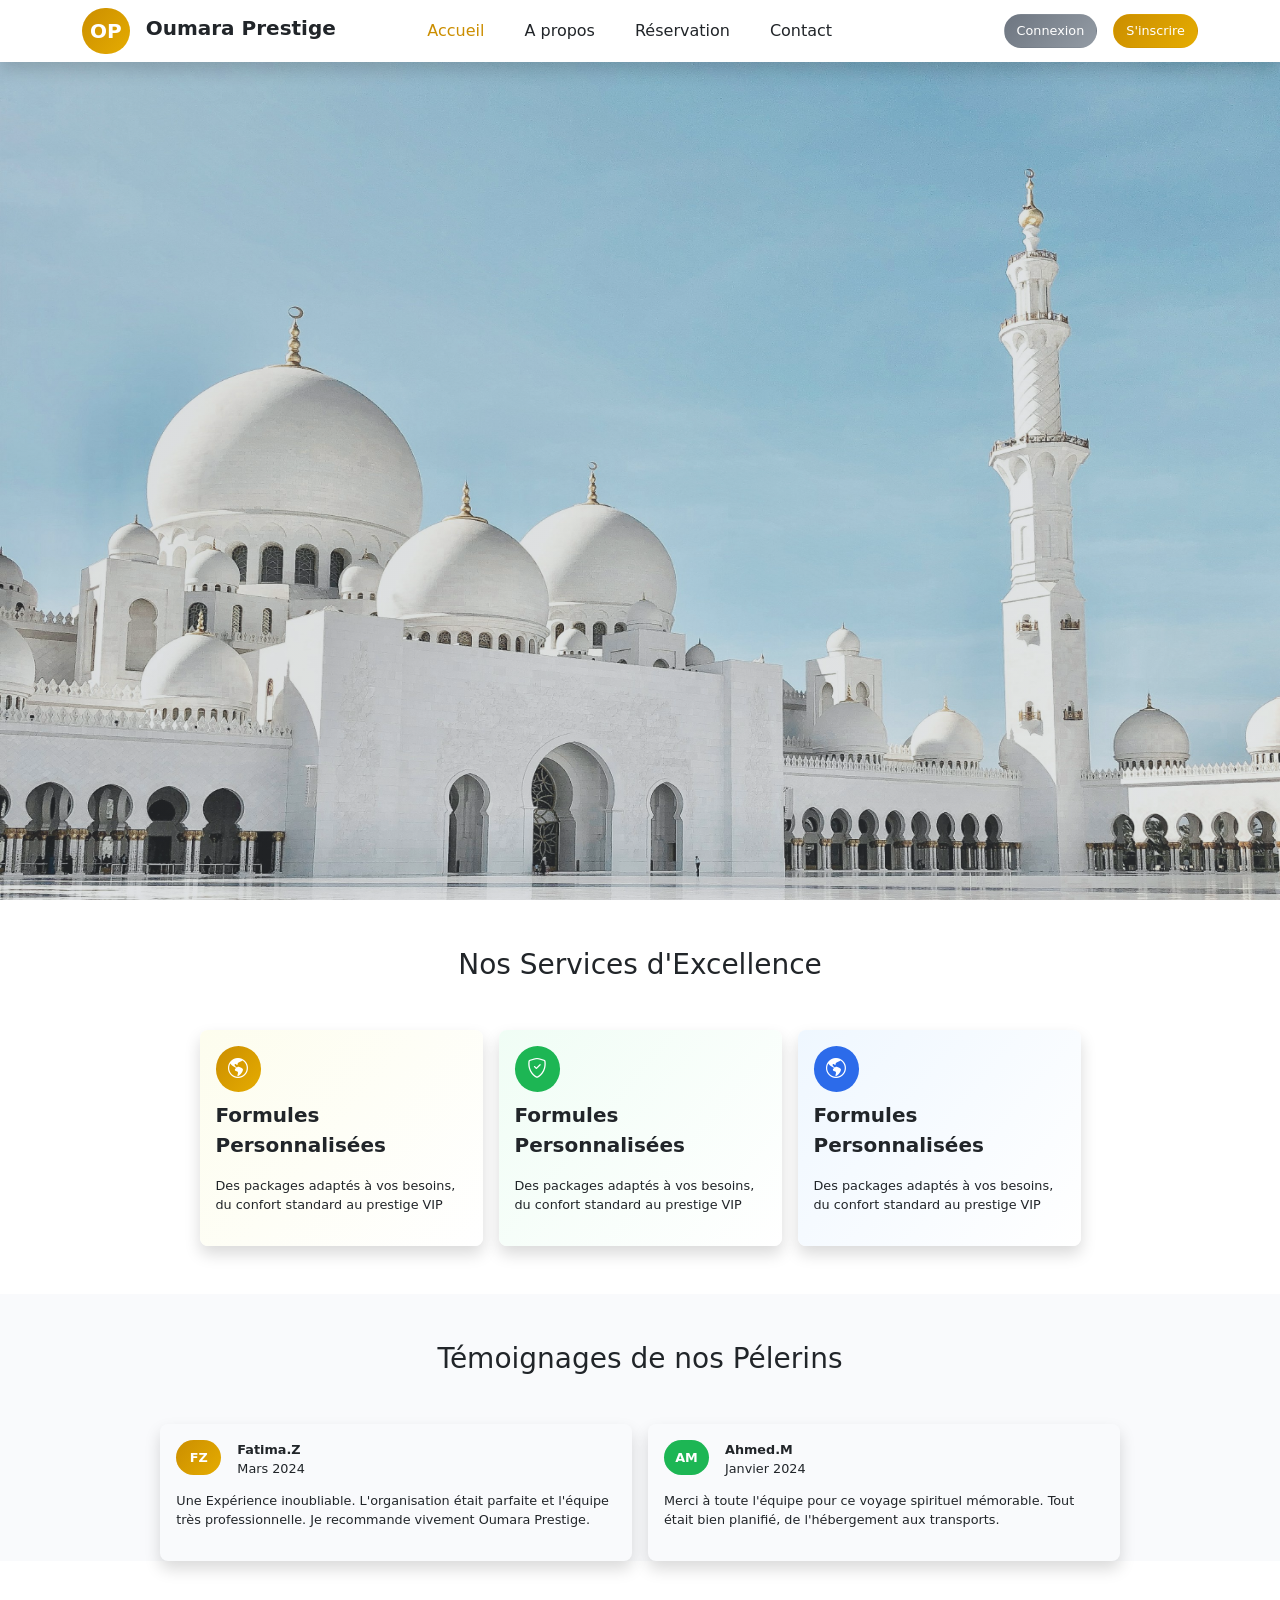
==== index.html @ 8da7a587 "push" ====
<!DOCTYPE html>
<html lang="en">

<head>
    <meta charset="UTF-8">
    <meta name="viewport" content="width=device-width, initial-scale=1.0">
    <title>Oumara Prestige</title>

    <!-- Bootstrap 5 -->
    <link href="https://cdn.jsdelivr.net/npm/bootstrap@5.3.2/dist/css/bootstrap.min.css" rel="stylesheet">

    <!-- Icons -->
    <link href="https://cdn.jsdelivr.net/npm/bootstrap-icons/font/bootstrap-icons.css" rel="stylesheet">

    <link rel="stylesheet" href="index.css">
</head>

<body>

    <header class="position-fixed w-100" style="z-index: 10;">

        <nav class="navbar navbar-expand-lg navbar-dark w-100 bg_2 shadow">
            <div class="container">
                <div class="d-flex gap-3">
                    <div class="bg_1 text-white fw-bold fs-5 p-2 rounded-5">OP</div>
                    <a class="navbar-brand text-dark fw-bold" href="#">Oumara Prestige</a>
                </div>

                <button class="navbar-toggler border-0" type="button" data-bs-toggle="collapse"
                    data-bs-target="#mainNav" onclick="toggleMenu()">
                    <div class="menu-btn" id="menuBtn">
                        <span></span>
                        <span></span>
                        <span></span>
                    </div>
                </button>

                <div class="collapse navbar-collapse text-center" id="mainNav">
                    <ul class="navbar-nav mx-auto mb-2 mb-lg-0 gap-lg-4">
                        <li class="nav-item"><a class="nav-link active text-dark bg1_1" href="index.html">Accueil</a>
                        </li>
                        <li class="nav-item"><a class="nav-link text-dark" href="menu.html">A propos</a></li>
                        <li class="nav-item"><a class="nav-link text-dark" href="about.html">Réservation</a></li>
                        <li class="nav-item"><a class="nav-link text-dark" href="book.html">Contact</a></li>
                    </ul>

                    <div class="fans d-flex align-items-center justify-content-center gap-3">
                        <i class="bi bi-person-fill text-white"></i>
                        <i class="bi bi-cart-fill text-white"></i>
                        <i class="bi bi-search text-white"></i>
                        <a href="#" class="btn  text-white bg_3 rounded-5 fs-7">Connexion</a>
                        <a href="#" class="btn text-white bg_1 rounded-5 fs-7">S'inscrire</a>
                    </div>
                </div>

            </div>
        </nav>

    </header>

    <main>
        <section class="hero position-relative overflow-hidden">
            <img src="./assets/photo-1590273089302-ebbc53986b6e.jpeg" style="height: 150vh; width: 100vw;" alt="">
            <div class="container h-100 d-flex align-items-center justify-content-center">
                <div class="text-white text-center">
                    <h1 class="display-3 fw-bold">Bienvenue</h1>
                    <p class="lead">Votre texte ici</p>
                </div>
            </div>
            <div class="position-absolute top-0 start-0 w-100 h-100  bg_3 opacity-25"></div> 
        </section>

        <section class="mt-5 ">
            <h3 class="text-center mb-5">Nos Services d'Excellence</h3>
            <div class="container mb-5">
                <div class="row gap-3 g-3 d-flex justify-content-center ">
                    <div class="col-11 col-md-6 col-lg-3 p-3 shadow rounded-3 bg_1_g">
                        <div class="bg_1 cerc p-2 rounded-5 d-flex justify-content-center mb-2"><i class="bi bi-globe-americas fs-5 text-white"></i></div>
                        <p class="fs-5 fw-bold">Formules Personnalisées</p>
                        <p class="fs-7">Des packages adaptés à vos besoins, du confort standard au prestige VIP</p>

                    </div>

                    <div class="col-11 col-md-6 col-lg-3 p-3 shadow rounded-3 bg_4_g">
                        <div class="bg_4 cerc p-2 rounded-5 d-flex justify-content-center mb-2"><i class="bi bi-shield-check text-white fs-5"></i></div>
                        <p class="fs-5 fw-bold">Formules Personnalisées</p>
                        <p class="fs-7">Des packages adaptés à vos besoins, du confort standard au prestige VIP</p>

                    </div>

                    <div class="col-11 col-md-6 col-lg-3 p-3 shadow rounded-3 bg_5_g">
                        <div class="bg_5 cerc p-2 rounded-5 d-flex justify-content-center mb-2"><i class="bi bi-globe-americas fs-5 text-white"></i></div>
                        <p class="fs-5 fw-bold">Formules Personnalisées</p>
                        <p class="fs-7">Des packages adaptés à vos besoins, du confort standard au prestige VIP</p>

                    </div>

                </div>

            </div>
        </section>

        <section class="bg_6 pt-5">
            <h3 class="text-center mb-5">Témoignages de nos Pélerins</h3>
            <div class="container mb-5">

                <div class="row gap-3 g-3 d-flex justify-content-center ">
                    <div class="col-11 col-md-6 col-lg-5 p-3 shadow rounded-3">
                        <div class="d-flex gap-3 mb-2">
                        <div class="bg_1 cerc p-2 rounded-5 d-flex justify-content-center mb-2 fs-7 text-white fw-bold">FZ</div>
                        <div><p class="m-0 fs-7 fw-bold">Fatima.Z</p><p class="m-0 fs-7">Mars 2024</p></div>
                        </div>
                        <p class="fs-7">Une Expérience inoubliable. L'organisation était parfaite et l'équipe très professionnelle. Je recommande vivement Oumara Prestige.</p>

                    </div>

                    <div class="col-11 col-md-6 col-lg-5 p-3 shadow rounded-3">
                        <div class="d-flex gap-3 mb-2">
                        <div class="bg_4 cerc p-2 rounded-5 d-flex justify-content-center mb-2 fs-7 text-white fw-bold">AM</div>
                        <div><p class="m-0 fs-7 fw-bold">Ahmed.M</p><p class="m-0 fs-7">Janvier 2024</p></div>
                        </div>
                        <p class="fs-7">Merci à toute l'équipe pour ce voyage spirituel mémorable. Tout était bien planifié, de l'hébergement aux transports.</p>

                    </div>

                </div>

            </div>
        </section>
    </main>

    <footer>

    </footer>

    <script src="https://cdn.jsdelivr.net/npm/bootstrap@5.3.2/dist/js/bootstrap.bundle.min.js"></script>
</body>

</html>
---- index.css ----
.bg_1{
    background: linear-gradient(130deg, #cb8e00, #e5ac01);
    /* background-color: #cb8e00;
    background-color: #e5ac01; */
}
.bg1_1{
    color: #cb8e00;
}
.bg_2{
    background-color: #fff;
}
.bg_3{
    background: linear-gradient(130deg,  #6e7681, #939ba4);
    /* background-color: #6e7681;
    background-color: #939ba4; */
}
.bg_4{
    background-color: #1db654;
}
.bg_5{
    background-color: #2c6bea;
}
.bg_4_g{
    background: linear-gradient(130deg,  #f0fdf5, #fff);
}
.bg_1_g{
    background: linear-gradient(130deg,  #fdfdee, #fff);
}
.bg_5_g{
    background: linear-gradient(130deg,  #eff7ff, #fff);
}
.bg_6{
    background-color: #f9fafc;
}
.active{
    color: #cb8e00 !important;
}
.nav-link:hover{
    color: #cb8e00 !important;
}
.hero {
  height: 100vh;
  
  color: #fff;
  transition: transform .6s ease, top .6s ease;

}
.bg-img{
    background-image: url(./assets/photo-1590273089302-ebbc53986b6e.jpeg);
    background-size: contain;
    background-repeat: no-repeat;
}
.cerc{
    width: 45px;
}
.fs-7 {
  font-size: 0.80rem !important;
}
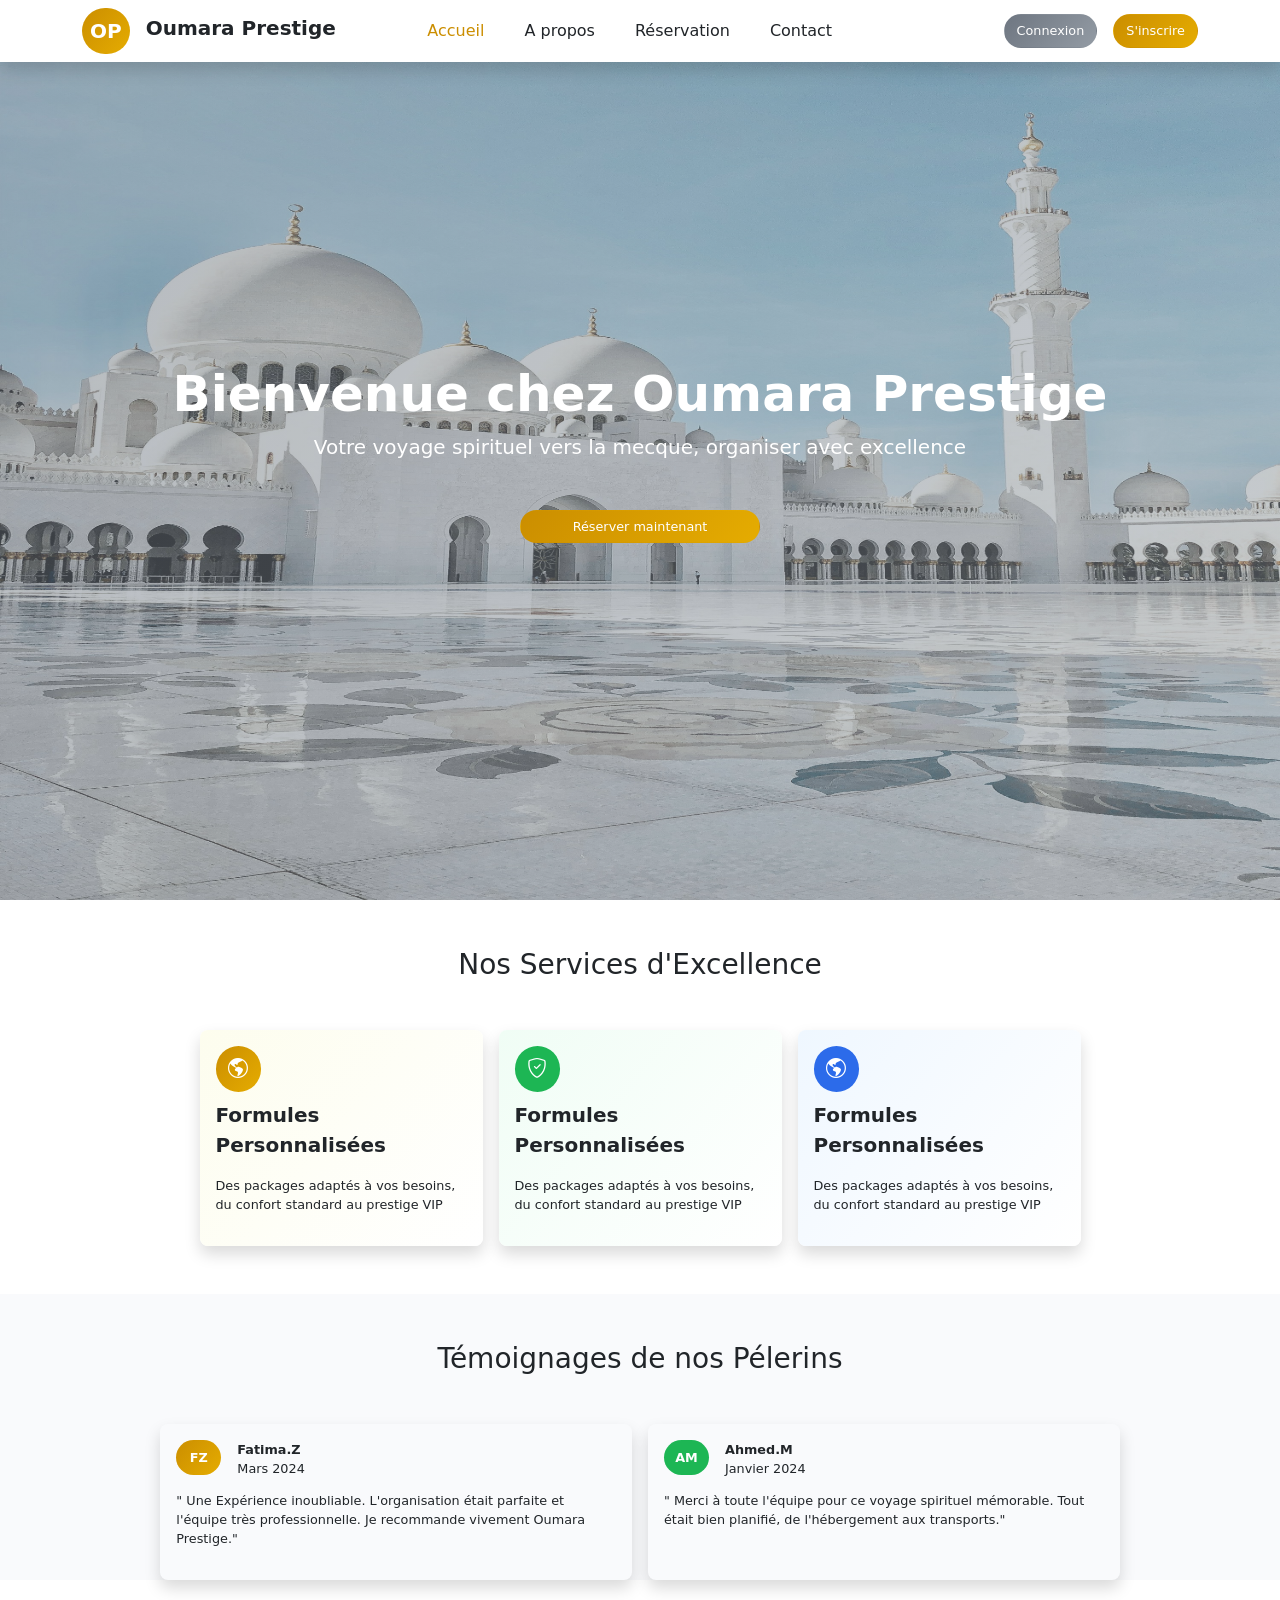
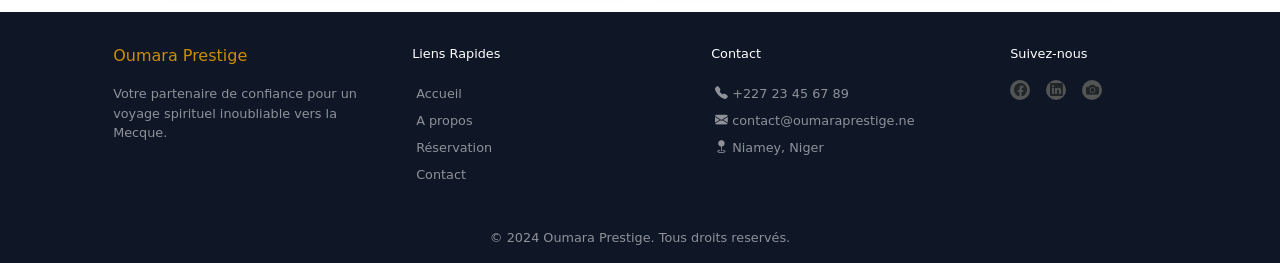
==== commit e43c6fbd: "message" ====
--- a/index.html
+++ b/index.html
@@ -59,15 +59,23 @@
     </header>
 
     <main>
-        <section class="hero position-relative overflow-hidden">
-            <img src="./assets/photo-1590273089302-ebbc53986b6e.jpeg" style="height: 150vh; width: 100vw;" alt="">
-            <div class="container h-100 d-flex align-items-center justify-content-center">
-                <div class="text-white text-center">
-                    <h1 class="display-3 fw-bold">Bienvenue</h1>
-                    <p class="lead">Votre texte ici</p>
+        <section class="hero position-relative">
+            <!-- <div class="bg-img hero text-white mb-3 position-relative d-flex justify-content-center align-items-center">
+
+            <div class="position-absolute fw-bold bg-img text-center border"><h1>Shop</h1></div>
+
+            <div class="bg-img h-100 border"><img src="./assets/" alt="" class="bg-img h-100"></div>
+            </div> -->
+            
+            <div class=" d-flex align-items-center position-relative justify-content-center">
+                <img src="./assets/photo-1590273089302-ebbc53986b6e.jpeg" alt="">
+                <div class="text-white text-center lead position-absolute w-75">
+                    <p class=" fw-bold fs_8 m-0">Bienvenue chez Oumara Prestige</p>
+                    <p class="m-0">Votre voyage spirituel vers la mecque, organiser avec excellence</p>
+                    <a href="#" class="btn text-white bg_1 rounded-5 fs-7 w-25 mt-5">Réserver maintenant</a>
                 </div>
             </div>
-            <div class="position-absolute top-0 start-0 w-100 h-100  bg_3 opacity-25"></div> 
+            <div class="position-absolute top-0 start-0 w-100 h-100  bg_3 opacity-50"></div> 
         </section>
 
         <section class="mt-5 ">
@@ -110,7 +118,7 @@
                         <div class="bg_1 cerc p-2 rounded-5 d-flex justify-content-center mb-2 fs-7 text-white fw-bold">FZ</div>
                         <div><p class="m-0 fs-7 fw-bold">Fatima.Z</p><p class="m-0 fs-7">Mars 2024</p></div>
                         </div>
-                        <p class="fs-7">Une Expérience inoubliable. L'organisation était parfaite et l'équipe très professionnelle. Je recommande vivement Oumara Prestige.</p>
+                        <p class="fs-7">" Une Expérience inoubliable. L'organisation était parfaite et l'équipe très professionnelle. Je recommande vivement Oumara Prestige."</p>
 
                     </div>
 
@@ -119,7 +127,7 @@
                         <div class="bg_4 cerc p-2 rounded-5 d-flex justify-content-center mb-2 fs-7 text-white fw-bold">AM</div>
                         <div><p class="m-0 fs-7 fw-bold">Ahmed.M</p><p class="m-0 fs-7">Janvier 2024</p></div>
                         </div>
-                        <p class="fs-7">Merci à toute l'équipe pour ce voyage spirituel mémorable. Tout était bien planifié, de l'hébergement aux transports.</p>
+                        <p class="fs-7">" Merci à toute l'équipe pour ce voyage spirituel mémorable. Tout était bien planifié, de l'hébergement aux transports."</p>
 
                     </div>
 
@@ -130,7 +138,52 @@
     </main>
 
     <footer>
+        <section class=" container-fluid bg_7">
+            <div class="container">
 
+                <div class="row gap-3 g-3 d-flex justify-content-center mb-4 ">
+                    <div class="col-11 col-md-6 col-lg-3 p-3">
+                        <div class=""><p class="bg1_1">Oumara Prestige</p></div>
+                        <p class="fs-7 bg2_2">Votre partenaire de confiance pour un voyage spirituel inoubliable vers la Mecque.</p>
+
+                    </div>
+
+                    <div class="col-11 col-md-6 col-lg-3 p-3">
+                        <div class=""><p class="text-white fs-7">Liens Rapides</p></div>
+                        <div>
+                            <ul class="navbar-nav mx-auto fs-7">
+                                <li class="nav-item"><a class="nav-link bg2_2 p-1" href="">Accueil</a>
+                                </li>
+                                <li class="nav-item"><a class="nav-link bg2_2 p-1" href="">A propos</a></li>
+                                <li class="nav-item"><a class="nav-link bg2_2 p-1" href="">Réservation</a></li>
+                                <li class="nav-item"><a class="nav-link bg2_2 p-1" href="">Contact</a></li>
+                            </ul>
+                        </div>
+                    </div>
+
+                    <div class="col-11 col-md-6 col-lg-3 p-3">
+                        <div class=""><p class="text-white fs-7">Contact</p></div>
+                        <div class="bg2_2 fs-7 p-1"><i class="bi bi-telephone-fill"></i> +227 23 45 67 89</div>
+                        <div class="bg2_2 fs-7 p-1"><i class="bi bi-envelope-fill"></i> contact@oumaraprestige.ne</div>
+                        <div class="bg2_2 fs-7 p-1"><i class="bi bi-geo-fill"></i> Niamey, Niger</div>
+
+                    </div>
+
+                    <div class="col-11 col-md-6 col-lg-2 p-3 ">
+                        <div class=""><p class="text-white fs-7">Suivez-nous</p></div>
+                        <div class="d-flex gap-3">
+                            <div class="bg_8 fs-7 p-1 div d-flex justify-content-center align-items-center "><i class="bi bi-facebook"></i></div>
+                            <div class="bg_8 fs-7  p-1 div d-flex justify-content-center align-items-center"><i class="bi bi-linkedin"></i></div>
+                            <div class="bg_8 fs-7  p-1 div d-flex justify-content-center align-items-center"><i class="bi bi-camera-fill"></i></div>
+                        </div>
+                    </div>
+
+                </div>
+
+                <div class="bg2_2 fs-7 d-flex justify-content-center"><p>&copy; 2024 Oumara Prestige. Tous droits reservés.</p></div>
+            </div>
+
+        </section>
     </footer>
 
     <script src="https://cdn.jsdelivr.net/npm/bootstrap@5.3.2/dist/js/bootstrap.bundle.min.js"></script>
--- a/index.css
+++ b/index.css
@@ -5,6 +5,9 @@
 }
 .bg1_1{
     color: #cb8e00;
+}
+.bg2_2{
+    color: #8e9198;
 }
 .bg_2{
     background-color: #fff;
@@ -20,6 +23,15 @@
 .bg_5{
     background-color: #2c6bea;
 }
+.bg_6{
+    background-color: #f9fafc;
+}
+.bg_7{
+    background-color: #0f1727;
+}
+.bg_8{
+    background-color: #535454;
+}
 .bg_4_g{
     background: linear-gradient(130deg,  #f0fdf5, #fff);
 }
@@ -29,26 +41,28 @@
 .bg_5_g{
     background: linear-gradient(130deg,  #eff7ff, #fff);
 }
-.bg_6{
-    background-color: #f9fafc;
-}
+
 .active{
     color: #cb8e00 !important;
 }
 .nav-link:hover{
     color: #cb8e00 !important;
 }
-.hero {
+.hero img {
   height: 100vh;
-  
+  width: 100vw;
   color: #fff;
   transition: transform .6s ease, top .6s ease;
 
 }
+.bg-img {
+    /* max-width: 100%; */
+    /* min-width: 100%; */
+}
 .bg-img{
-    background-image: url(./assets/photo-1590273089302-ebbc53986b6e.jpeg);
-    background-size: contain;
-    background-repeat: no-repeat;
+    /* background-image: url(./assets/photo-1590273089302-ebbc53986b6e.jpeg); */
+    /* background-size: contain; */
+    /* background-repeat: no-repeat; */
 }
 .cerc{
     width: 45px;
@@ -56,3 +70,14 @@
 .fs-7 {
   font-size: 0.80rem !important;
 }
+.fs_8{
+    font-size: 2.5em;
+}
+.div{
+    width: 20px;
+    height: 20px;
+    border-radius: 400px;
+}
+.lead{
+    z-index: 20;
+}
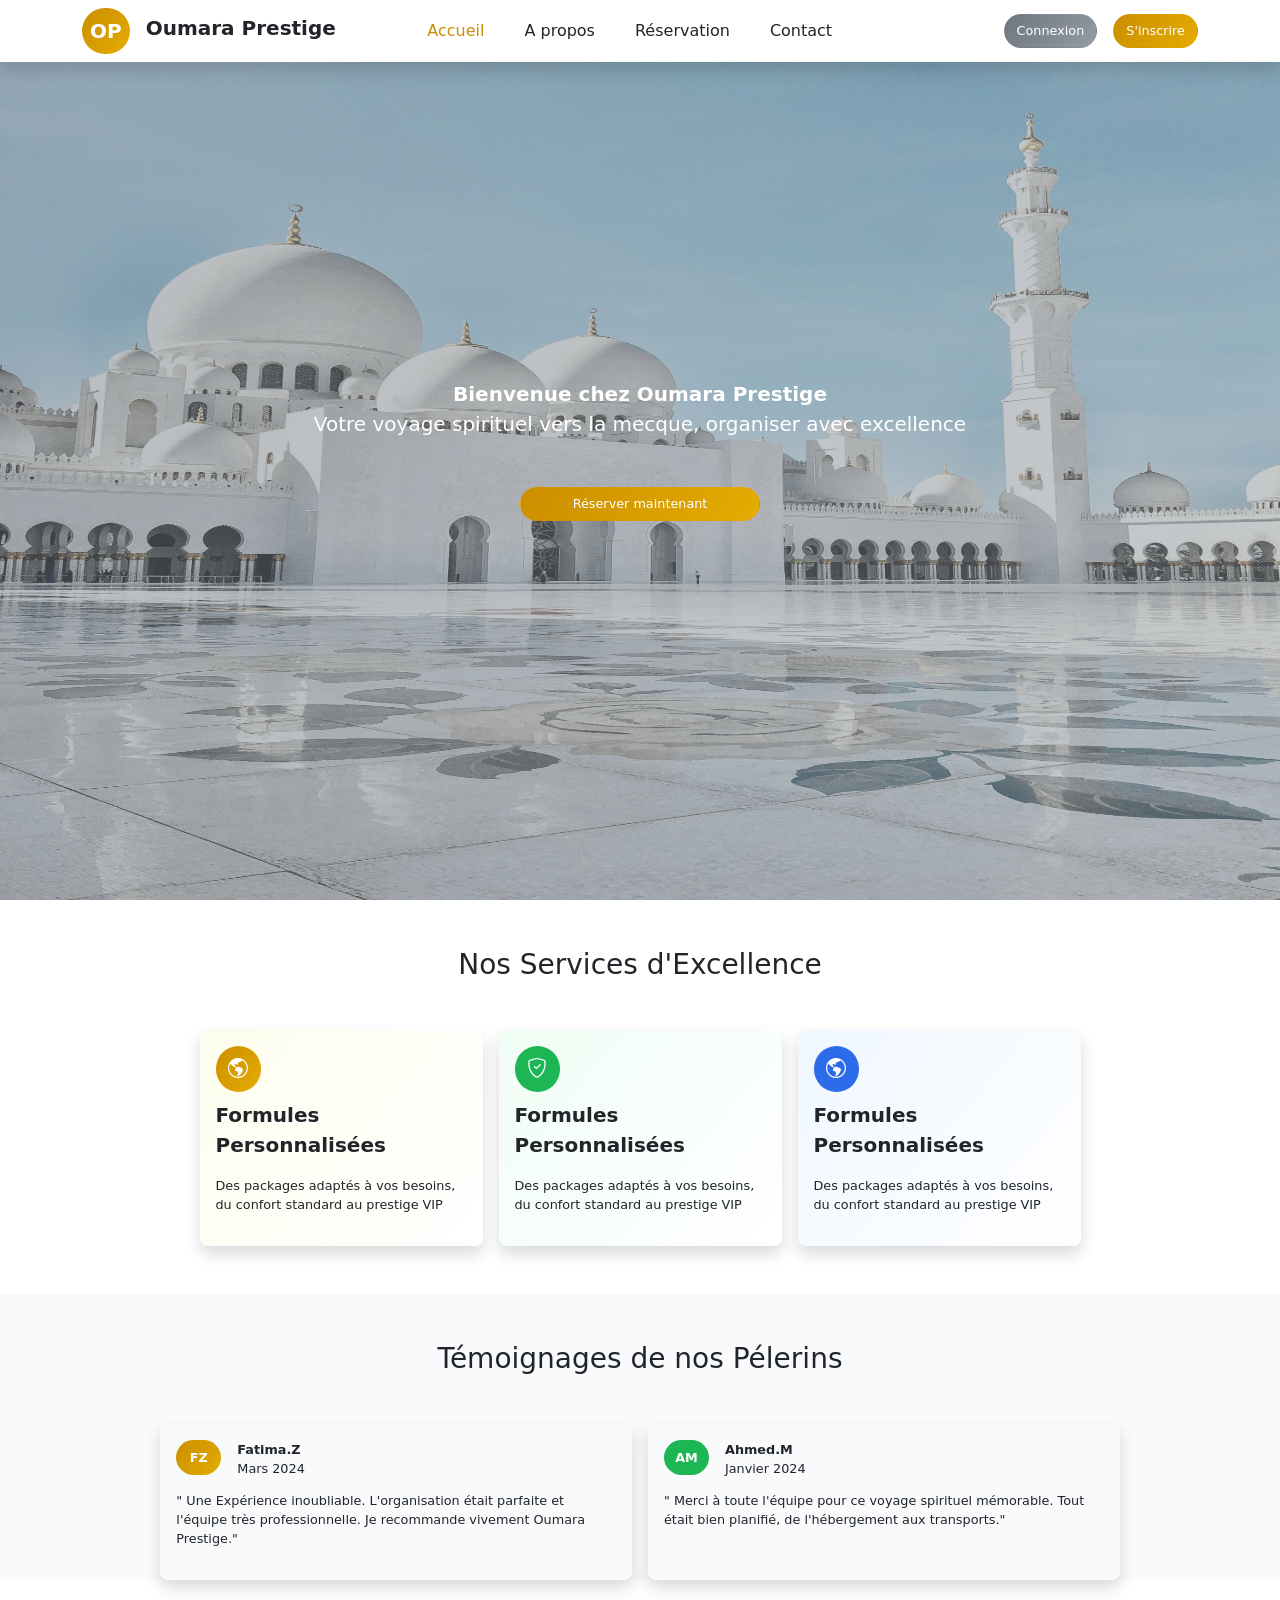
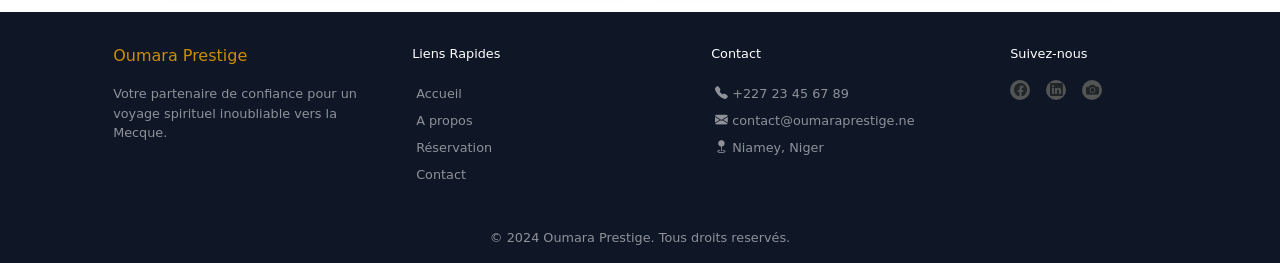
==== commit 5e8b8bfe: "commit mac" ====
--- a/index.html
+++ b/index.html
@@ -39,17 +39,17 @@
                     <ul class="navbar-nav mx-auto mb-2 mb-lg-0 gap-lg-4">
                         <li class="nav-item"><a class="nav-link active text-dark bg1_1" href="index.html">Accueil</a>
                         </li>
-                        <li class="nav-item"><a class="nav-link text-dark" href="menu.html">A propos</a></li>
-                        <li class="nav-item"><a class="nav-link text-dark" href="about.html">Réservation</a></li>
-                        <li class="nav-item"><a class="nav-link text-dark" href="book.html">Contact</a></li>
+                        <li class="nav-item"><a class="nav-link text-dark" href="apropos.html">A propos</a></li>
+                        <li class="nav-item"><a class="nav-link text-dark" href="reservation.html">Réservation</a></li>
+                        <li class="nav-item"><a class="nav-link text-dark" href="contacts.html">Contact</a></li>
                     </ul>
 
                     <div class="fans d-flex align-items-center justify-content-center gap-3">
                         <i class="bi bi-person-fill text-white"></i>
                         <i class="bi bi-cart-fill text-white"></i>
                         <i class="bi bi-search text-white"></i>
-                        <a href="#" class="btn  text-white bg_3 rounded-5 fs-7">Connexion</a>
-                        <a href="#" class="btn text-white bg_1 rounded-5 fs-7">S'inscrire</a>
+                        <a href="connexion.html" class="btn  text-white bg_3 rounded-5 fs-7">Connexion</a>
+                        <a href="inscription.html" class="btn text-white bg_1 rounded-5 fs-7">S'inscrire</a>
                     </div>
                 </div>
 
--- a/index.css
+++ b/index.css
@@ -32,6 +32,16 @@
 .bg_8{
     background-color: #535454;
 }
+.bg_9{
+    background-color: #943aec;
+}
+.bg_10{
+    background-color: #d92a2b;
+}
+.bg_11{
+    background-color: #4e48ea;
+}
+
 .bg_4_g{
     background: linear-gradient(130deg,  #f0fdf5, #fff);
 }
@@ -70,7 +80,7 @@
 .fs-7 {
   font-size: 0.80rem !important;
 }
-.fs_8{
+.fs-8{
     font-size: 2.5em;
 }
 .div{
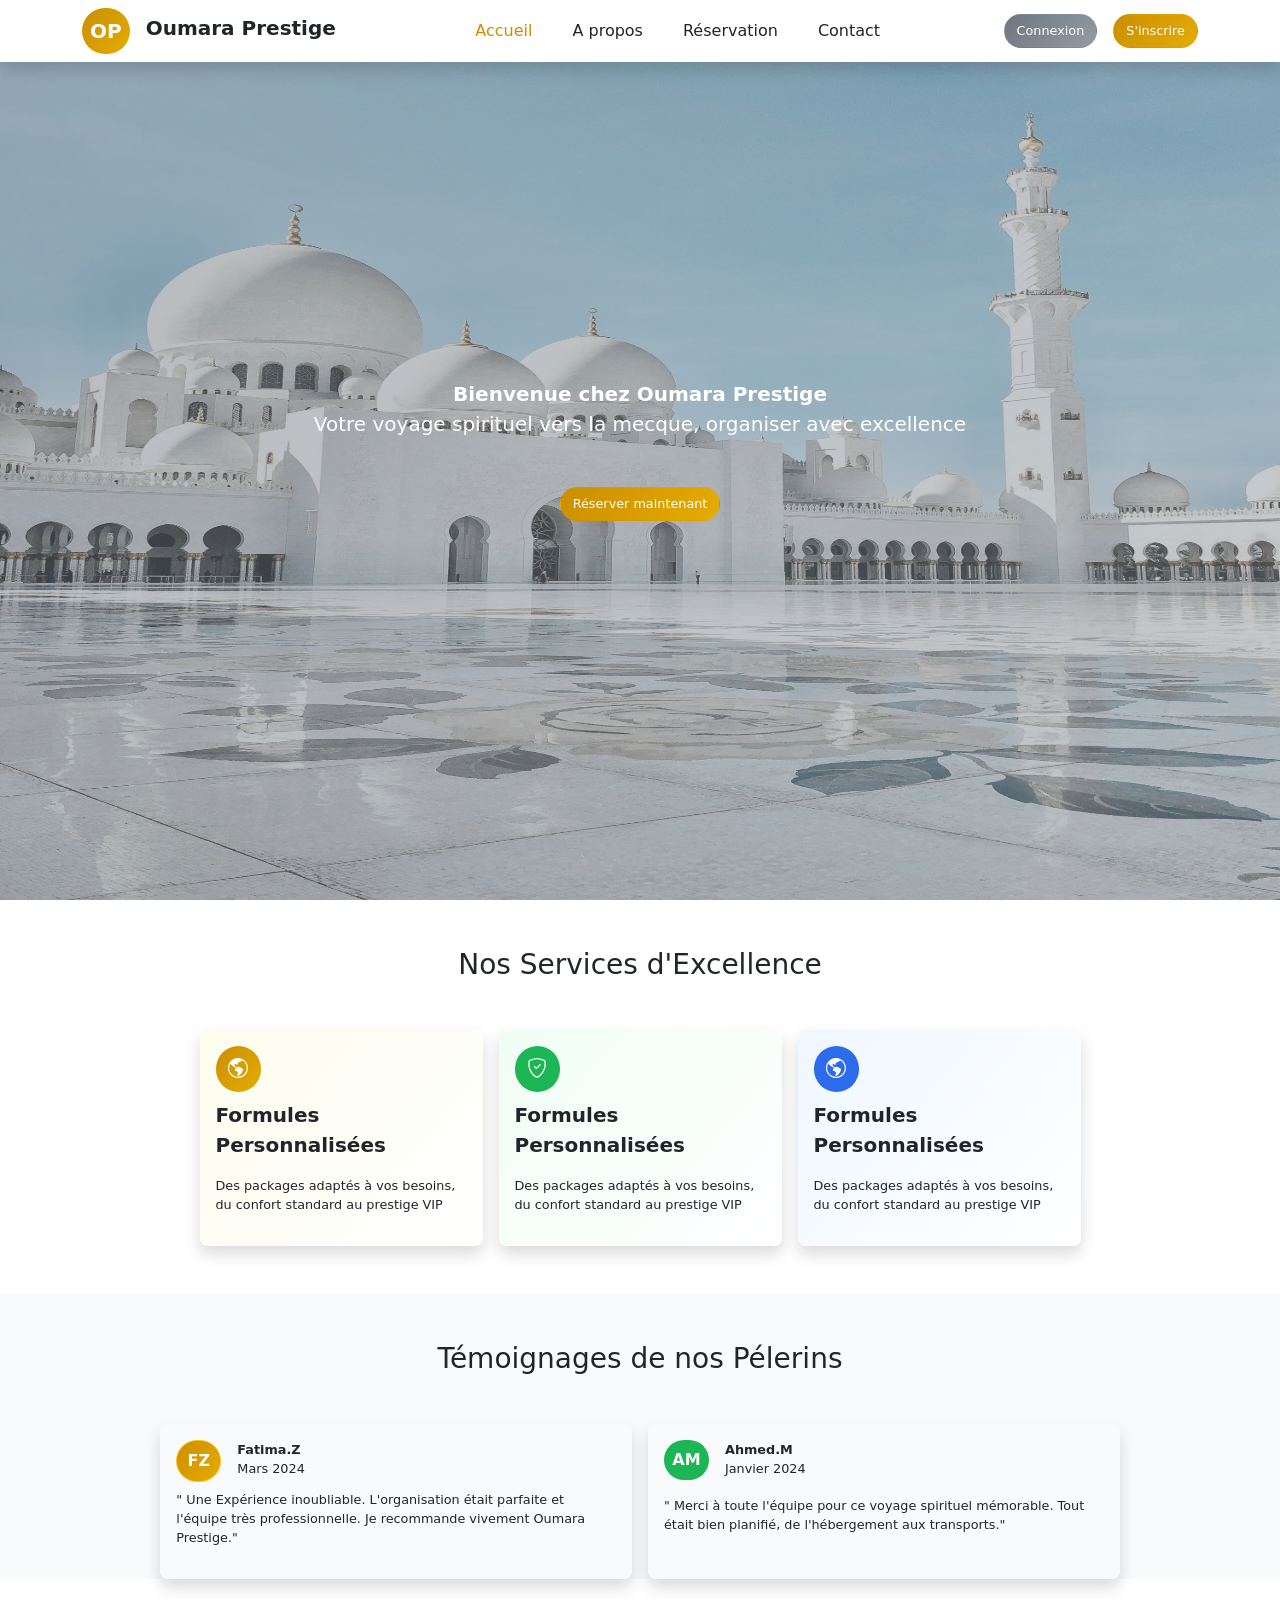
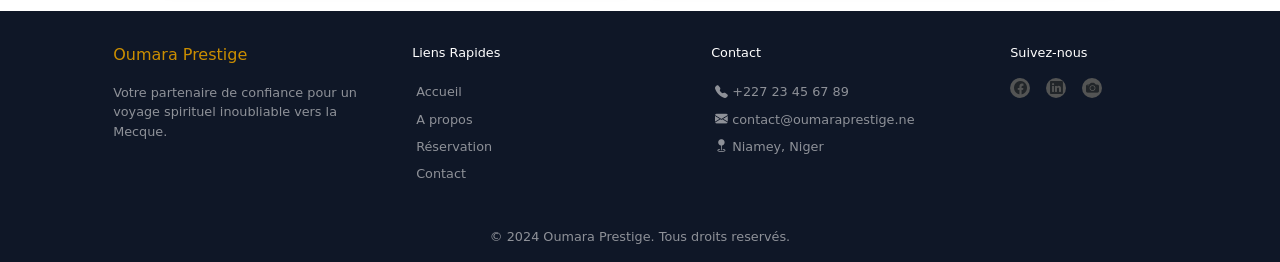
==== commit 9521c617: "oumara" ====
--- a/index.html
+++ b/index.html
@@ -17,7 +17,7 @@
 
 <body>
 
-    <header class="position-fixed w-100" style="z-index: 10;">
+    <header class="position-fixed w-100" style="z-index: 100;">
 
         <nav class="navbar navbar-expand-lg navbar-dark w-100 bg_2 shadow">
             <div class="container">
@@ -26,16 +26,14 @@
                     <a class="navbar-brand text-dark fw-bold" href="#">Oumara Prestige</a>
                 </div>
 
-                <button class="navbar-toggler border-0" type="button" data-bs-toggle="collapse"
+                <button class="navbar-toggler" type="button" data-bs-toggle="collapse"
                     data-bs-target="#mainNav" onclick="toggleMenu()">
                     <div class="menu-btn" id="menuBtn">
-                        <span></span>
-                        <span></span>
-                        <span></span>
+                        <span><i class="bi bi-list fs-3 bis"></i></span>
                     </div>
                 </button>
 
-                <div class="collapse navbar-collapse text-center" id="mainNav">
+                <div class="collapse navbar-collapse" id="mainNav">
                     <ul class="navbar-nav mx-auto mb-2 mb-lg-0 gap-lg-4">
                         <li class="nav-item"><a class="nav-link active text-dark bg1_1" href="index.html">Accueil</a>
                         </li>
@@ -44,12 +42,13 @@
                         <li class="nav-item"><a class="nav-link text-dark" href="contacts.html">Contact</a></li>
                     </ul>
 
-                    <div class="fans d-flex align-items-center justify-content-center gap-3">
-                        <i class="bi bi-person-fill text-white"></i>
-                        <i class="bi bi-cart-fill text-white"></i>
-                        <i class="bi bi-search text-white"></i>
-                        <a href="connexion.html" class="btn  text-white bg_3 rounded-5 fs-7">Connexion</a>
-                        <a href="inscription.html" class="btn text-white bg_1 rounded-5 fs-7">S'inscrire</a>
+                    <div class="fans d-flex   gap-3 flex-column flex-lg-row">
+                        
+                        <a href="connexion.html" class="btn  text-white bg_3 rounded-5 fs-7 d-none d-lg-block">Connexion</a>
+                        <a href="inscription.html" class="btn text-white bg_1 rounded-5 fs-7 d-none d-lg-block">S'inscrire</a>
+
+                        <a href="connexion.html" class="btn nav-link text-dark rounded-5 d-block d-lg-none text-start">Connexion</a>
+                        <a href="inscription.html" class="btn nav-link text-dark rounded-5 d-block d-lg-none text-start">S'inscrire</a>
                     </div>
                 </div>
 
@@ -72,7 +71,7 @@
                 <div class="text-white text-center lead position-absolute w-75">
                     <p class=" fw-bold fs_8 m-0">Bienvenue chez Oumara Prestige</p>
                     <p class="m-0">Votre voyage spirituel vers la mecque, organiser avec excellence</p>
-                    <a href="#" class="btn text-white bg_1 rounded-5 fs-7 w-25 mt-5">Réserver maintenant</a>
+                    <a href="#" class="btn text-white bg_1 rounded-5 fs-7  w-lg-25 mt-5">Réserver maintenant</a>
                 </div>
             </div>
             <div class="position-absolute top-0 start-0 w-100 h-100  bg_3 opacity-50"></div> 
@@ -115,7 +114,7 @@
                 <div class="row gap-3 g-3 d-flex justify-content-center ">
                     <div class="col-11 col-md-6 col-lg-5 p-3 shadow rounded-3">
                         <div class="d-flex gap-3 mb-2">
-                        <div class="bg_1 cerc p-2 rounded-5 d-flex justify-content-center mb-2 fs-7 text-white fw-bold">FZ</div>
+                        <div class="bg_1 cerc p-2 rounded-5 d-flex justify-content-center  fs-6 text-white fw-bold m-0 p-O border border-warning">FZ</div>
                         <div><p class="m-0 fs-7 fw-bold">Fatima.Z</p><p class="m-0 fs-7">Mars 2024</p></div>
                         </div>
                         <p class="fs-7">" Une Expérience inoubliable. L'organisation était parfaite et l'équipe très professionnelle. Je recommande vivement Oumara Prestige."</p>
@@ -124,7 +123,7 @@
 
                     <div class="col-11 col-md-6 col-lg-5 p-3 shadow rounded-3">
                         <div class="d-flex gap-3 mb-2">
-                        <div class="bg_4 cerc p-2 rounded-5 d-flex justify-content-center mb-2 fs-7 text-white fw-bold">AM</div>
+                        <div class="bg_4 cerc p-2 rounded-5 d-flex justify-content-center mb-2 fs-6 text-white fw-bold">AM</div>
                         <div><p class="m-0 fs-7 fw-bold">Ahmed.M</p><p class="m-0 fs-7">Janvier 2024</p></div>
                         </div>
                         <p class="fs-7">" Merci à toute l'équipe pour ce voyage spirituel mémorable. Tout était bien planifié, de l'hébergement aux transports."</p>
--- a/index.css
+++ b/index.css
@@ -41,6 +41,12 @@
 .bg_11{
     background-color: #4e48ea;
 }
+.bg_12{
+    background-color: #fdfcea;
+}
+.bg_13{
+    background-color: #ccd0d7;
+}
 
 .bg_4_g{
     background: linear-gradient(130deg,  #f0fdf5, #fff);
@@ -80,6 +86,9 @@
 .fs-7 {
   font-size: 0.80rem !important;
 }
+.fs-9 {
+  font-size: 0.70rem !important;
+}
 .fs-8{
     font-size: 2.5em;
 }
@@ -91,3 +100,46 @@
 .lead{
     z-index: 20;
 }
+
+.login-card1{
+            width: 800px;
+            border-radius: 20px;
+            padding: 100px;
+            /* margin-top: 100px; */
+}
+
+
+.profile-icon{
+            width: 40px;
+            height: 40px;
+            background-color: #d89d00;
+            color: white;
+            border-radius: 50%;
+            font-size: 20px;
+}
+
+.btn-login:hover{
+            background-color: #be8a00;
+            color: white;
+}
+
+.btn-login{
+            background-color: #d89d00;
+            color: white;
+}
+ .signup-link{
+            color: #d89d00;
+            text-decoration: none;
+            font-weight: 600;
+        }
+
+        .signup-link{
+            color: #d89d00;
+            text-decoration: none;
+            font-weight: 600;
+        }
+
+        .btn-login{
+            background-color: #d89d00;
+            color: white;
+        }
